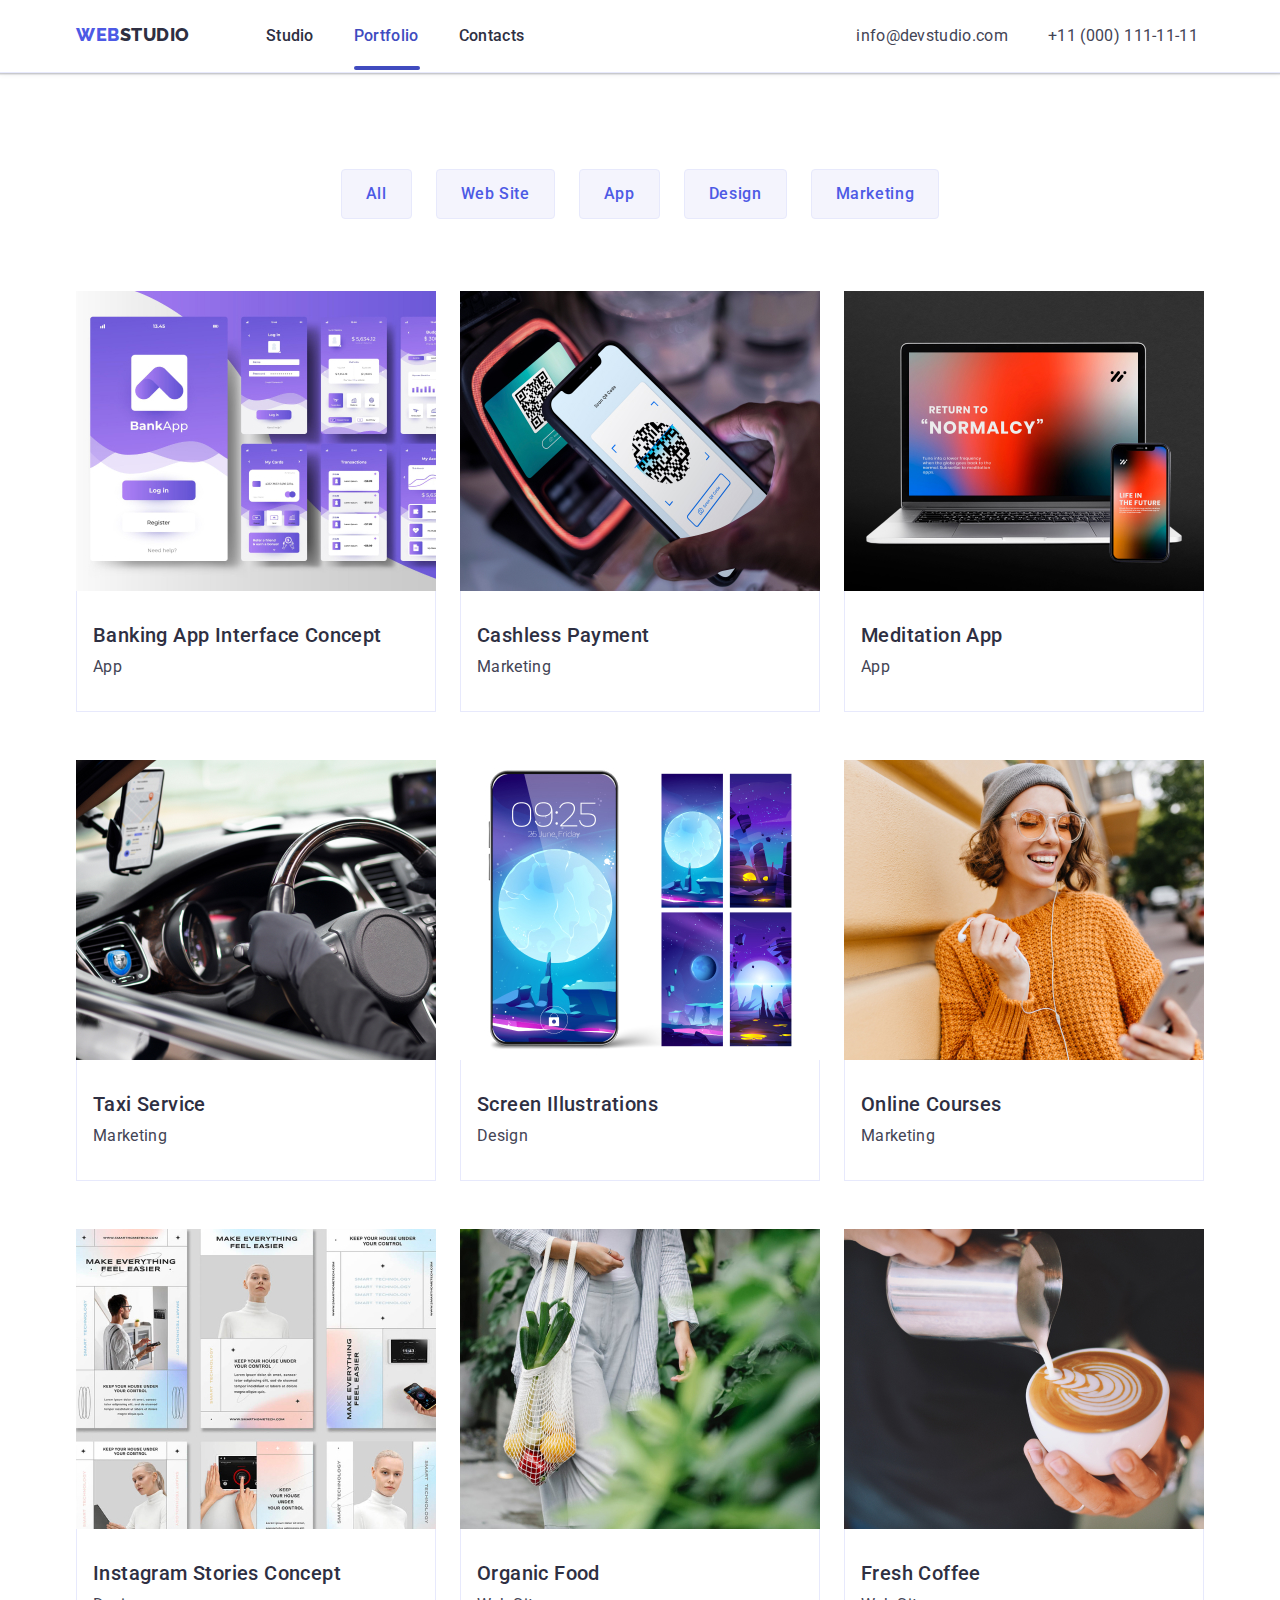
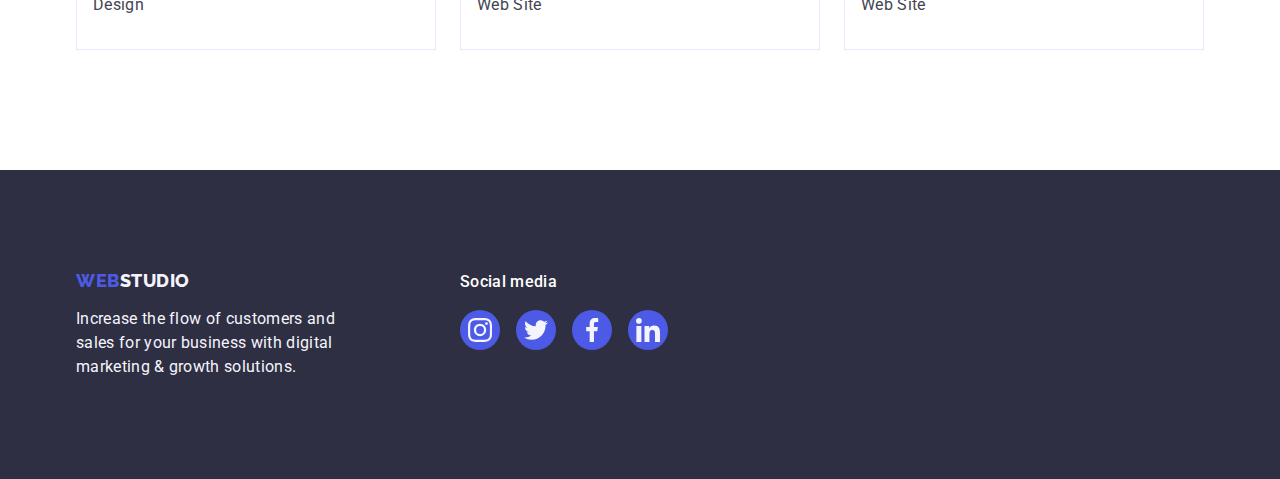
==== portfolio.html @ fb680a6f "Initial commit" ====
<!DOCTYPE html>
<html lang="en">
<head>
    <meta charset="UTF-8">
    <meta http-equiv="X-UA-Compatible" content="IE=edge">
    <meta name="viewport" content="width=device-width, initial-scale=1.0">
    <link rel="stylesheet" href="./css/modern-normalize.min.css">
    <link rel="preconnect" href="https://fonts.googleapis.com">
    <link rel="preconnect" href="https://fonts.gstatic.com" crossorigin>
    <link href="https://fonts.googleapis.com/css2?family=Raleway:wght@800&family=Roboto:wght@400;500;700;900&display=swap" rel="stylesheet">
    <link rel="stylesheet" href="./css/styles.css">
    <title>Document</title>
</head>
<body>
    <header class="header">
        <div class="container-header container">
            <nav class="logo-navigation">
                <a class="logo-link link" href="./index.html">Web<span class="logo-studio">Studio</span></a>
            
                <ul class="navigation list">
                    <li class="navigation-item"><a class="navigation-item-link link" href="./index.html">Studio</a></li>
                    <li class="navigation-item"><a class="navigation-item-link link portfolio-page navigation-item-here" href="./portfolio.html">Portfolio</a></li>
                    <li class="navigation-item"><a class="navigation-item-link link" href="">Contacts</a></li>
                </ul>
            </nav>
            <address class="contacts-box">
                <ul class="contacts list">
                    <li class="contacts-item list">
                        <a class="contacts-item-link link" href="mailto:info@devstudio.com">info@devstudio.com</a>
                    </li>
                    <li class="contacts-item list">
                        <a class="contacts-item-link link" href="tel:+110001111111">+11 (000) 111-11-11</a>
                    </li>
                </ul>
            </address>
        </div>
    </header>
    <main class="portfolio-main">
        <section class="projects">
            <div class="container">
                <h1 class="title-portfolio visually-hidden">Title</h1>
                <ul class="btns-filters list">
                    <li class="btns-filters-item list">
                        <button class="btns-filters-btn" type="button">All</button>
                    </li>
                    <li class="btns-filters-item list">
                        <button class="btns-filters-btn" type="button">Web Site</button>
                    </li>
                    <li class="btns-filters-item list">
                        <button class="btns-filters-btn" type="button">App</button>
                    </li>
                    <li class="btns-filters-item list">
                        <button class="btns-filters-btn" type="button">Design</button>
                    </li>
                    <li class="btns-filters-item list">
                        <button class="btns-filters-btn" type="button">Marketing</button>
                    </li>
                </ul>
                <ul class="projects-list list">
                    <li class="project-card list">
                        <a href="" class="project-card-link link">
                            <div class="wrap-descr">
                                <img class="project-card-img" src="./images/portfolio/portfolio1.jpg" alt="Banking App Interface Concept" width="360" height="300">
                                <div class="overlay">
                                    <p class="card-description">
                                        14 Stylish and User-Friendly App Design Concepts · Task Manager App · Calorie Tracker App · Exotic Fruit Ecommerce App · Cloud Storage App
                                    </p>
                                </div>
                            </div>
                            <div class="wrap-card-project">
                                <h2 class="project-card-title">Banking App Interface Concept</h2>
                                <p class="project-card-content">App</p>
                            </div>
                        </a>
                        
                    </li>
                    <li class="project-card list">
                        <a href="" class="project-card-link link">
                            <div class="wrap-descr">
                                <img class="project-card-img" src="./images/portfolio/portfolio2.jpg" alt="Cashless Payment" width="360" height="300">
                                <div class="overlay">
                                    <p class="card-description">
                                        14 Stylish and User-Friendly App Design Concepts · Task Manager App · Calorie Tracker App · Exotic Fruit Ecommerce App · Cloud Storage App
                                    </p>
                                </div>
                            </div>
                            <div class="wrap-card-project">
                                <h2 class="project-card-title">Cashless Payment</h2>
                                <p class="project-card-content">Marketing</p>
                            </div>
                        </a>
                    </li>
                    <li class="project-card list">
                        <a href="" class=" project-card-link link">
                            <div class="wrap-descr">
                                <img class="project-card-img" src="./images/portfolio/portfolio3.jpg" alt="Meditation App" width="360" height="300">
                                <div class="overlay">
                                    <p class="card-description">
                                        14 Stylish and User-Friendly App Design Concepts · Task Manager App · Calorie Tracker App · Exotic Fruit Ecommerce App · Cloud Storage App
                                    </p>
                                </div>
                            </div>
                            <div class="wrap-card-project">
                                <h2 class="project-card-title">Meditation App</h2>
                                <p class="project-card-content">App</p>
                            </div>
                        </a>
                    </li>
                    <li class="project-card list">
                        <a href="" class="project-card-link link">
                            <div class="wrap-descr">
                                <img class="project-card-img" src="./images/portfolio/portfolio4.jpg" alt="Taxi Service" width="360" height="300">
                                <div class="overlay">
                                    <p class="card-description">
                                        14 Stylish and User-Friendly App Design Concepts · Task Manager App · Calorie Tracker App · Exotic Fruit Ecommerce App · Cloud Storage App
                                    </p>
                                </div>
                            </div>
                            <div class="wrap-card-project">
                                <h2 class="project-card-title">Taxi Service</h2>
                                <p class="project-card-content">Marketing</p>
                            </div>
                        </a>
                    </li>
                    <li class="project-card list">
                        <a href="" class="project-card-link link">
                            <div class="wrap-descr">
                                <img class="project-card-img" src="./images/portfolio/portfolio5.jpg" alt="Screen Illustrations" width="360" height="300">
                                <div class="overlay">
                                    <p class="card-description">
                                        14 Stylish and User-Friendly App Design Concepts · Task Manager App · Calorie Tracker App · Exotic Fruit Ecommerce App · Cloud Storage App
                                    </p>
                                </div>
                            </div>
                            <div class="wrap-card-project">
                                <h2 class="project-card-title">Screen Illustrations</h2>
                                <p class="project-card-content">Design</p>
                            </div>
                        </a>
                    </li>
                    <li class="project-card list">
                        <a href="" class="project-card-link link">
                            <div class="wrap-descr">
                                <img class="project-card-img" src="./images/portfolio/portfolio6.jpg" alt="Online Courses" width="360" height="300">
                                <div class="overlay">
                                    <p class="card-description">
                                        14 Stylish and User-Friendly App Design Concepts · Task Manager App · Calorie Tracker App · Exotic Fruit Ecommerce App · Cloud Storage App
                                    </p>
                                </div>
                            </div>
                            <div class="wrap-card-project">
                                <h2 class="project-card-title">Online Courses</h2>
                                <p class="project-card-content">Marketing</p>
                            </div>
                        </a>
                    </li>
                    <li class="project-card list">
                        <a href="" class="project-card-link link">
                            <div class="wrap-descr">
                                <img class="project-card-img" src="./images/portfolio/portfolio7.jpg" alt="Instagram Stories Concept" width="360" height="300">
                                <div class="overlay">
                                    <p class="card-description">
                                        14 Stylish and User-Friendly App Design Concepts · Task Manager App · Calorie Tracker App · Exotic Fruit Ecommerce App · Cloud Storage App
                                    </p>
                                </div>
                            </div>
                            <div class="wrap-card-project">
                                <h2 class="project-card-title">Instagram Stories Concept</h2>
                                <p class="project-card-content">Design</p>
                            </div>
                        </a>
                    </li>
                    <li class="project-card list">
                        <a href="" class="project-card-link link">
                            <div class="wrap-descr">
                                <img class="project-card-img" src="./images/portfolio/portfolio8.jpg" alt="Organic Food" width="360" height="300">
                                <div class="overlay">
                                    <p class="card-description">
                                        14 Stylish and User-Friendly App Design Concepts · Task Manager App · Calorie Tracker App · Exotic Fruit Ecommerce App · Cloud Storage App
                                    </p>
                                </div>
                            </div>
                            <div class="wrap-card-project">
                                <h2 class="project-card-title">Organic Food</h2>
                                <p class="project-card-content">Web Site</p>
                            </div>
                        </a>
                    </li>
                    <li class="project-card list">
                        <a href="" class="project-card-link link">
                            <div class="wrap-descr">
                                <img class="project-card-img" src="./images/portfolio/portfolio9.jpg" alt="Fresh Coffee" width="360" height="300">
                                <div class="overlay">
                                    <p class="card-description">
                                        14 Stylish and User-Friendly App Design Concepts · Task Manager App · Calorie Tracker App · Exotic Fruit Ecommerce App · Cloud Storage App
                                    </p>
                                </div>
                            </div>
                            <div class="wrap-card-project">
                                <h2 class="project-card-title">Fresh Coffee</h2>
                                <p class="project-card-content">Web Site</p>
                            </div>
                        </a>
                    </li>
                </ul>
            </div>
        </section>
    </main>
    <footer class="footer">
        <div class="container footer-wrap-content">
            <div class="footer-part-one">
                <a class="logo-link-footer link" href="./index.html">Web<span class="logo-studio-footer">Studio</span></a>
                <p class="footer-content">Increase the flow of customers and sales for your business with digital marketing & growth solutions.</p>
            </div>
            <div class="footer-part-two">
                <p class="footer-title-links">Social media</p>
                <ul class="wrap-footer-icons list">
                    <li class="box-footer-icons">
                        <a href="" class="link-footer-icon">
                            <svg class="team-icon" width="24" height="24">
                                <use href="./images/icons.svg#icon-instagram1"></use>
                            </svg>
                        </a>
                    </li>
                    <li class="box-footer-icons">
                        <a href="" class="link-footer-icon">
                            <svg class="team-icon" width="24" height="24">
                                <use href="./images/icons.svg#icon-twitter1"></use>
                            </svg>
                        </a>
                    </li>
                    <li class="box-footer-icons">
                        <a href="" class="link-footer-icon">
                            <svg class="team-icon" width="24" height="24">
                                <use href="./images/icons.svg#icon-facebook1"></use>
                            </svg>
                        </a>
                    </li>
                    <li class="box-footer-icons">
                        <a href="" class="link-footer-icon">
                            <svg class="team-icon" width="24" height="24">
                                <use href="./images/icons.svg#icon-linkedin1"></use>
                            </svg>
                        </a>
                    </li>
                </ul>
            </div>
        </div>
    </footer>
</body>
</html>
---- css/styles.css ----
:root {
    --title-color: #2E2F42;
    --content-color: #434455;
    --logo-color: #4d5ae5;
    --hover-list-color: #404bbf;
    --btn-border: #e7e9fc;
    --icons-client: #8e8f99;
    --icons-client-hover: #404BBF;
    --icons-social-net: #f4f4fd;
    --hover-footer-bg-links: #31D0AA;
    --hover-team-bg-links: #404BBF;
    --description-card-color: #F4F4FD;
    --description-card-bg: #4D5AE5;
    --modal-window: #FCFCFC;
    --modal-btn-close-bg: #E7E9FC;
    --modal-btn-close-bg-hover: #404BBF;
    --modal-close: #2E2F42;
    --modal-close-hover: #FFFFFF;
}

body{
    min-height: 100vh;
    display: flex;
    flex-direction: column;
    font-family: "Roboto", sans-serif;
    color: var(--content-color);
    background-color: #FFFFFF;
}
main {
    flex-grow: 1;
}
p {
    margin: 0;
}
ul {
    margin: 0;
    padding: 0;
}
h1, h2, h3, h4, h5, h6{
    margin: 0;
}
img {
    display: block;
}

.container {
    /* display: flex; */
    width: 1158px;
    margin: 0 auto;
    padding: 0 15px;
    /* justify-content: center; */
}
.link{
    text-decoration: none;
}
.list{
    list-style: none;
}

/* MAIN PAGE */
/* header */
.header {
    border-bottom: 1px solid var(--btn-border);
    padding: 24px 0;
    align-items: center;
    box-shadow: 0px 2px 1px rgba(46, 47, 66, 0.08), 0px 1px 1px rgba(46, 47, 66, 0.16), 0px 1px 6px rgba(46, 47, 66, 0.08);
}

.studio-page::after {
    position: absolute;
    left: 0;
    bottom: -1px; 

    content: "";
    width: 48px;
    height: 4px;
    background-color: var(--hover-list-color);
    margin-top: 20px;
    border-radius: 2px; 
}
.container-header{
    display: flex;
}
.logo-navigation {
    display: flex;
  
}
.logo-link {
    font-family: 'Raleway', sans-serif;
    font-weight: 800;
    font-size: 18px;
    text-transform: uppercase;
    color: var(--logo-color); 
    line-height: 1.17;
    letter-spacing: 0.03em;
    margin-right: 76px
}
.logo-studio{
    font-family: 'Raleway', sans-serif;
    font-weight: 800;
    font-size: 18px;
    text-transform: uppercase;
    color: var(--title-color);
    line-height: 1.17;
    letter-spacing: 0.03em;
}
.navigation {
    display: flex;
    gap: 40px;
    margin-right: 332px;
}

.navigation-item-link {
    font-weight: 500;
    font-size: 16px;
    line-height: 1.5;
    letter-spacing: 0.02em;
    color: var(--title-color);
    position: relative; 
    transition-property: color;
    transition-duration: 250ms;
    transition-timing-function: cubic-bezier(0.4, 0, 0.2, 1);
    padding: 24px 0;
}
.navigation-item-link:hover,
.navigation-item-link:focus {
    color: var(--hover-list-color);
}
.navigation-item-here {
    color: var(--hover-list-color);
}
.contacts-box {
    font-style: normal;
}
.contacts {
    display: flex;
    gap: 40px;
    /* padding: 24px 0; */
}
.contacts-item-link {
    font-size: 16px;
    letter-spacing: 0.02em;
    line-height: 1.5;
    color: var(--content-color);
    transition-property: color;
    transition-duration: 250ms;
    transition-timing-function: cubic-bezier(0.4, 0, 0.2, 1);
}
.contacts-item-link:hover,
.contacts-item-link:focus {
    color: var(--hover-list-color);
}
/* section hero */
.hero{
    background: var(--title-color);
    padding: 188px 0;
    background-image: linear-gradient(rgba(46, 47, 66, 0.7), rgba(46, 47, 66, 0.7)), url("../images/background.jpg");
    max-width: 1440px; 
    background-repeat: no-repeat;
    background-position: center;
    background-size: cover;
}
.title {
    font-weight: 700;
    font-size: 56px;
    line-height: 1.07;
    letter-spacing: 0.02em;
    color: #FFFFFF;
    margin: 0 auto 48px auto;
    max-width: 496px;
}
.btn-order {
    background-color: var(--logo-color);
    color: #FFFFFF;
    font-weight: 500;
    font-size: 16px;
    letter-spacing: 0.04em;
    font-family: "Roboto", sans-serif;
    line-height: 1.5;
    display: block;
    min-width: 169px;
    height: 56px;
    border: none; 
    border-radius: 4px;
    margin: 0 auto;
    cursor: pointer;
    transition-property: background-color;
    transition-duration: 250ms;
    transition-timing-function: cubic-bezier(0.4, 0, 0.2, 1);
}
.btn-order:hover,
.btn-order:focus {
    background-color: var(--hover-list-color);
}
/* section advantages */
.advantages {
    padding: 120px 0;
}
.advantages-items{
    display: flex;
    gap: 24px;
}
.advantages-card {
    width: calc((100% - 72px) / 4);
}
.box-advantages {
    display: flex;
    align-items: center; 
    justify-content: center;
    border-radius: 4px; 
    background-color: #F4F4FD;
    width: 264px;
    height: 112px;
    margin-bottom: 8px;
}

.advantages-card-title {
    font-weight: 500;
    font-size: 20px;
    letter-spacing: 0.02em;
    color: var(--title-color);
    text-align: start;
    line-height: 1.2;
    margin-bottom: 8px; 
}

.visually-hidden {
    position: absolute;
    width: 1px;
    height: 1px;
    margin: -1px;
    border: 0;
    padding: 0;
    
    white-space: nowrap;
    clip-path: inset(100%);
    clip: rect(0 0 0 0);
    overflow: hidden;
}

.advantages-card-content {
    font-size: 16px;
    line-height: 1.5;
    letter-spacing: 0.02em;
}
/* section ability */
.ability{
    padding-bottom: 120px; 
}
.chapter-title {
    font-weight: 700;
    font-size: 36px;
    letter-spacing: 0.02em;
    text-transform: capitalize;
    color: var(--title-color);
    text-align: center;
    line-height: 1.11;
    margin-bottom: 72px; 
}

.ability-items {
    display: flex;
    gap: 24px;
    
}
.ability-card {
    width: calc((100% - 48px) / 3); 
    justify-content: center;
}
/* section team */
.team {
    background: #F4F4FD;
    padding: 120px 0;
}
.team-item{
    background: #FFFFFF;
}
.chapter-title {
    font-weight: 700;
    font-size: 36px;
    letter-spacing: 0.02em;
    text-transform: capitalize;
    color: var(--title-color);
    text-align: center;
    line-height: 1.11;
    margin-bottom: 72px; 
}
.team-cards {
    display: flex;
    gap: 24px; 
}

.team-item {
    width: calc((100% - 72px) / 4); 
    border-radius: 0px 0px 4px 4px; 
    box-shadow: 0px 2px 1px 0px rgba(46, 47, 66, 0.08), 0px 1px 1px 0px rgba(46, 47, 66, 0.16), 0px 1px 6px 0px rgba(46, 47, 66, 0.08);
}

.wrap-card {
    padding: 32px 0;
}
.team-name {
    font-weight: 500;
    font-size: 20px;
    letter-spacing: 0.02em;
    color: var(--title-color);
    text-align: center;
    line-height: 1.2;
    margin-bottom: 8px;
}
.team-job {
    font-size: 16px;
    letter-spacing: 0.02em;
    text-align: center;
    line-height: 1.5;
    margin-bottom: 8px;
}
.wrap-team-icons {
    display: flex;
    justify-content: center;
    gap: 24px;
    
}
.team-icon {
    fill: #F4F4FD;
}
.box-team-icons {
    width: 40px;
    height: 40px;
}

.link-team-icon {
    width: 100%;
    height: 100%;
    background-color: #4d5ae5;
    border-radius: 50%;
    display: flex;
    justify-content: center;
    align-items: center;
    transition: background-color 250ms cubic-bezier(0.4, 0, 0.2, 1); 
}
.link-team-icon:hover,
.link-team-icon:focus {
    background-color: var(--hover-team-bg-links);
}
/* section customers */
.customers {
    padding: 120px 0;
}
.title-costomers {
    text-align: center;
    font-size: 36px;
    line-height: 1.11;
    color: #2e2f42;
    margin-bottom: 72px;
}
.wrap-customers {
    display: flex;
    justify-content: center;
    gap: 24px;
}
.box-clients-icons {
    width: calc((100% - 120px) / 6);
    height: 88px;
}

.link-clients-icons {
    width: 100%;
    height: 100%;
    border: 1px solid #8e8f99;
    border-radius: 4px;
    display: flex;
    align-items: center;
    justify-content: center;
    color: var(--icons-client);
    transition: border-color 250ms cubic-bezier(0.4, 0, 0.2, 1), color 250ms cubic-bezier(0.4, 0, 0.2, 1);
}
.clients-icon {
    fill: currentColor;
}
.link-clients-icons:hover,
.link-clients-icons:focus {
    border-color: var(--hover-list-color);
    color: var(--hover-list-color);
}
.link-clients-icons:hover .clients-icon, 
.link-clients-icons:focus .clients-icon {
    fill: var(--hover-list-color);
}
/* section footer */
.footer {
    padding: 100px 0;
    background: var(--title-color);
}
.footer-wrap-content {
    display: flex;
    align-items: baseline;
}
.footer-part-one {
    margin-right: 120px;
}
.footer-title-links{
    font-weight: 500;
    font-size: 16px;
    margin-bottom: 16px;
    line-height: 1.5;
    letter-spacing: 0.02em;
    color: #ffffff;
}
.logo-link-footer {
    font-family: "Raleway", sans-serif;
    font-weight: 800;
    font-size: 18px;
    line-height: 1.17;
    letter-spacing: 0.03em;
    text-transform: uppercase;
    color: var(--logo-color);
    display: inline-block;
    margin-bottom: 16px;
}
.logo-studio-footer{
    color: #F4F4FD;
    font-weight: 800;
    font-size: 18px;
    letter-spacing: 0.03em;
    text-transform: uppercase;
}
.footer-content {
    max-width: 264px;
    font-size: 16px;
    line-height: 1.5;
    letter-spacing: 0.02em;
    color: #F4F4FD;
}
.footer-title-links {
    color: #FFF;
    font-size: 16px;
    font-weight: 500;
    line-height: 24px;
    letter-spacing: 0.32px;
}
.wrap-footer-icons {
    display: flex;
    gap: 16px;
}
.box-footer-icons {
    width: 40px;
    height: 40px;
}
.link-footer-icon {
    width: 100%;
    height: 100%;
    background-color: var(--logo-color);
    border-radius: 50%;
    display: flex;
    align-items: center;
    justify-content: center;
    transition: background-color 250ms cubic-bezier(0.4, 0, 0.2, 1); 
}
.link-footer-icon:hover,
.link-footer-icon:focus {
    background-color: var(--hover-footer-bg-links);
}
/* modal window */
.backdrop {
    width: 100%;
    height: 100%;
    background: rgba(46, 47, 66, 0.40);
    flex-shrink: 0;
    position: fixed;
    transition: opacity 250ms cubic-bezier(0.4, 0, 0.2, 1), visibility 250ms cubic-bezier(0.4, 0, 0.2, 1); 
}
.modal {
    width: 408px;
    min-height: 584px;
    flex-shrink: 0;
    border-radius: 4px;
    background: var(--modal-window);
    box-shadow: 0px 2px 1px 0px rgba(0, 0, 0, 0.20), 0px 1px 3px 0px rgba(0, 0, 0, 0.12), 0px 1px 1px 0px rgba(0, 0, 0, 0.14);
    position: absolute;
    top: 50%;
    left: 50%;
    transform: translate(-50%, -50%);
    opacity: 1;
    transition: transform 250ms cubic-bezier(0.4, 0, 0.2, 1); 
}
.wrap-clos-icon-modal {
    display: block;
    width: 24px;
    height: 24px;
    border-radius: 50%;
    border: 1px solid rgba(0, 0, 0, 0.10);
    background: var(--btn-border);
    position: absolute;
    top: 24px;
    right: 24px;
    transition-property: background-color;
    transition-duration: 250ms;
    transition-timing-function: cubic-bezier(0.4, 0, 0.2, 1);
    cursor: pointer;
    display: flex;
    align-items: center;
    justify-content: center;
    padding: 0;
    transition: background-color 250ms cubic-bezier(0.4, 0, 0.2, 1), border 250ms cubic-bezier(0.4, 0, 0.2, 1);
}
.wrap-clos-icon-modal:hover,
.wrap-clos-icon-modal:focus {
    background-color: var(--modal-btn-close-bg-hover);
    fill: var(--modal-close-hover);
    border: none; 
}
.close-modal {
    position: absolute;
    top: 50%;
    left: 50%;
    transform: translate(-50%, -50%);
    fill: var(--modal-close);
    transition-property: fill;
    transition-duration: 250ms;
    transition-timing-function: cubic-bezier(0.4, 0, 0.2, 1);
    cursor: pointer;
}
.wrap-clos-icon-modal:hover .close-modal,
.wrap-clos-icon-modal:focus .close-modal {
    fill: var(--modal-close-hover);
}
.is-hidden {
    visibility: hidden;
    opacity: 0;
    transition: opacity 150ms ease-in-out 1000ms;
    pointer-events: none; 
    transition: opacity 250ms cubic-bezier(0.4, 0, 0.2, 1), visibility 250ms cubic-bezier(0.4, 0, 0.2, 1); 
}

/* PORTFOLIO */
.portfolio-page::after {
    position: absolute;
    left: 0;
    bottom: -1px; 

    content: "";
    width: 66px;
    height: 4px;
    background-color: var(--hover-list-color);
    margin-top: 20px;
    border-radius: 2px; 
}

.projects {
    padding-top: 96px; 
    padding-bottom: 120px; 
}
/* btn navigation */
.btns-filters {
    display: flex; 
    justify-content: center;
    gap: 24px;
    margin-bottom: 72px;
}
.btns-filters-btn{
    font-family: "Roboto", sans-serif;
    background-color: #F4F4FD;
    border: 1px solid var(--btn-border);
    font-weight: 500;
    font-size: 16px;
    line-height: 1.5;
    letter-spacing: 0.04em;
    color: var(--logo-color);
    cursor: pointer;
    padding: 12px 24px;
    border-radius: 4px; 
    transition-property: background-color, color, border, box-shadow;
    transition-duration: 250ms;
    transition-timing-function: cubic-bezier(0.4, 0, 0.2, 1);
}
.btns-filters-btn:hover,
.btns-filters-btn:focus {
    background: var(--hover-list-color);
    color: #FFFFFF;
    border: 1px solid transparent;
    box-shadow: 0px 2px 2px 0px rgba(0, 0, 0, 0.12), 0px 2px 1px 0px rgba(0, 0, 0, 0.08), 0px 3px 1px 0px rgba(0, 0, 0, 0.10);
}
/* section projects */
.projects-list{
    display: flex;
    flex-wrap: wrap;
    column-gap: 24px;
    row-gap: 48px; 
}
.project-card {
    width: calc((100% - 48px) / 3); 
    transition-property: box-shadow;
    transition-duration: 250ms;
    transition-timing-function: cubic-bezier(0.4, 0, 0.2, 1);
}
.wrap-descr {
    position: relative;
    overflow: hidden;
}
.overlay {
    position: absolute;
    top: 0;
    left: 0;
    width: 100%;
    height: 100%;
    background-color: var(--description-card-bg);
    transform: translateY(100%);
    transition-duration: 250ms;
    transition-timing-function: cubic-bezier(0.4, 0, 0.2, 1);
    z-index: 1;
  }
.project-card:hover {
    box-shadow: 0px 2px 1px 0px rgba(46, 47, 66, 0.08), 0px 1px 1px 0px rgba(46, 47, 66, 0.16), 0px 1px 6px 0px rgba(46, 47, 66, 0.08);
}
.project-card:hover .overlay {
    transform: translatex(0);
}
.wrap-card-project {
    padding: 32px 16px;
    border: 1px solid var(--btn-border);
    border-top: none; 
}
.project-card-title {
    font-weight: 500;
    font-size: 20px;
    letter-spacing: 0.02em;
    color: var(--title-color);
    line-height: 1.2;
    margin-bottom: 8px;
}
.project-card-content {
    font-size: 16px;
    letter-spacing: 0.02em;
    color: var(--content-color);
    line-height: 1.5;
}
.card-description {
    color: var(--description-card-color);
    font-size: 16px;
    line-height: 24px;
    letter-spacing: 0.32px;
    padding: 40px 32px 0;
}
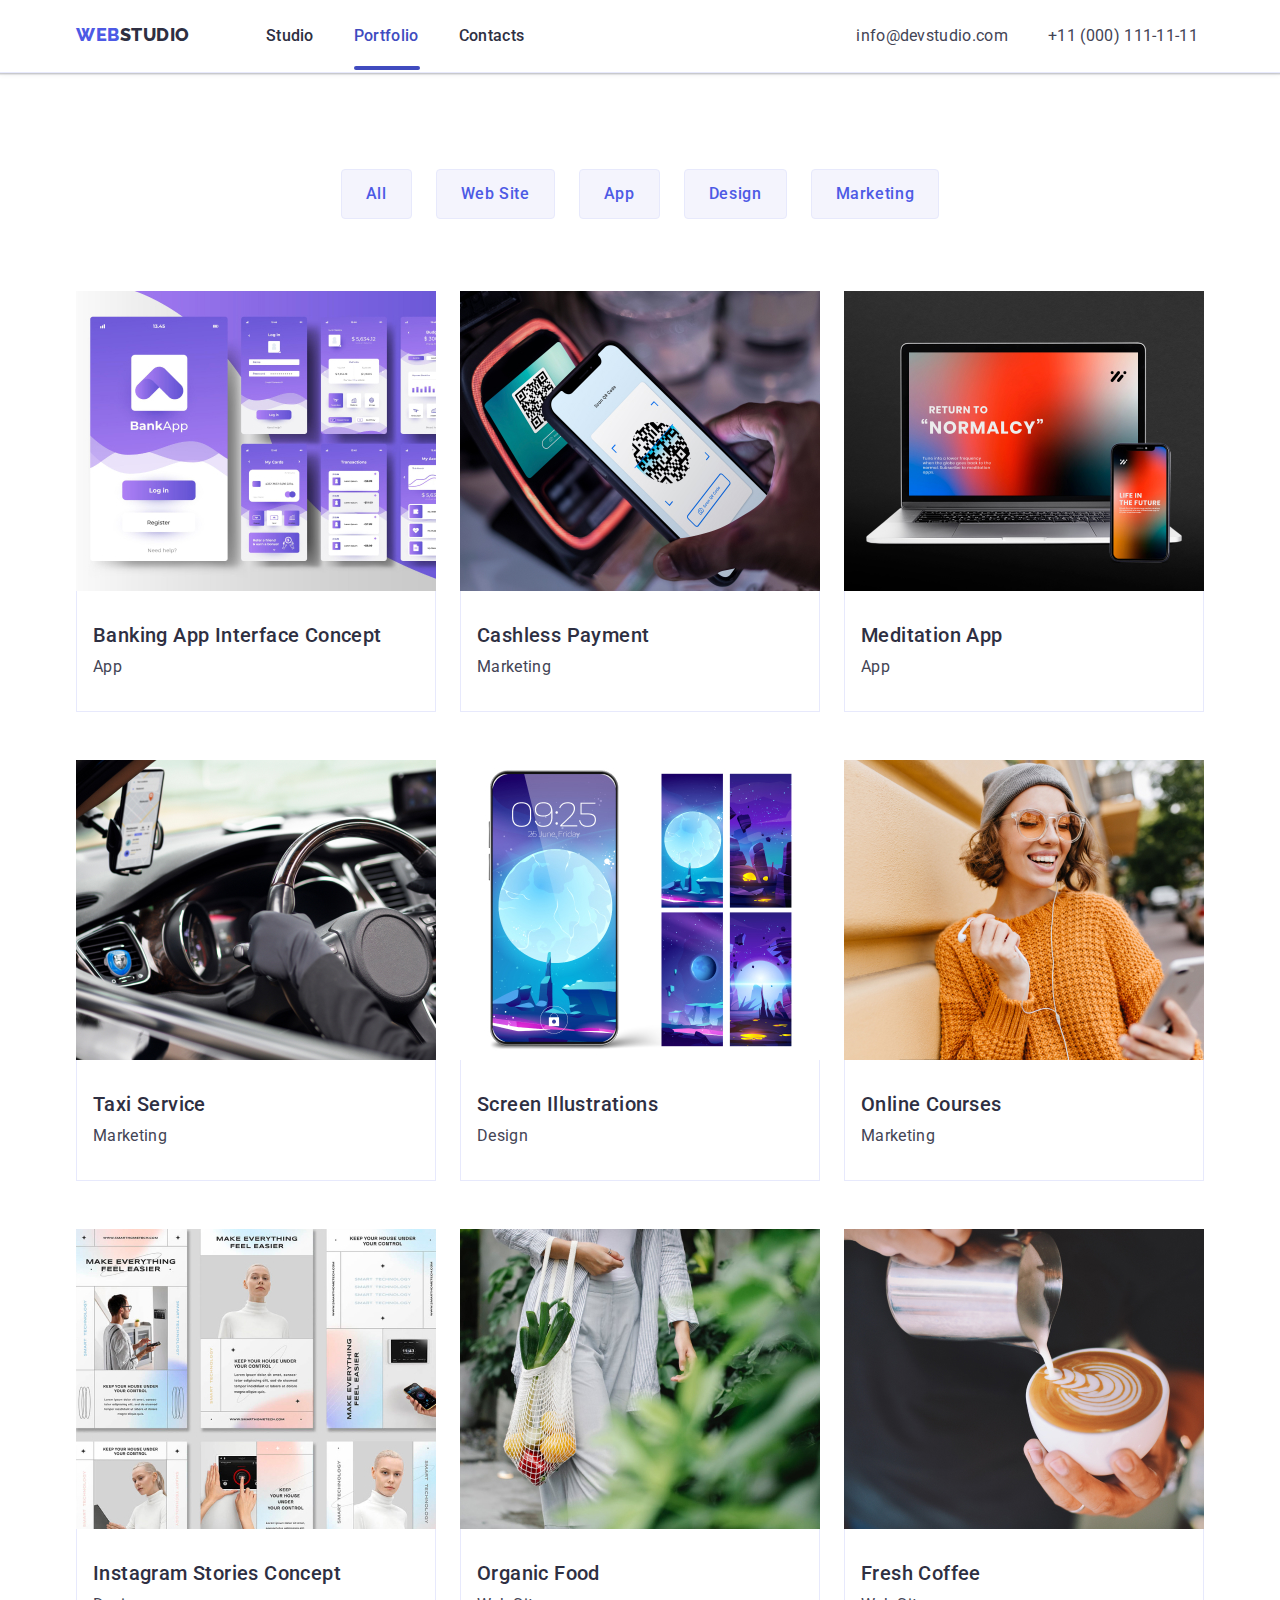
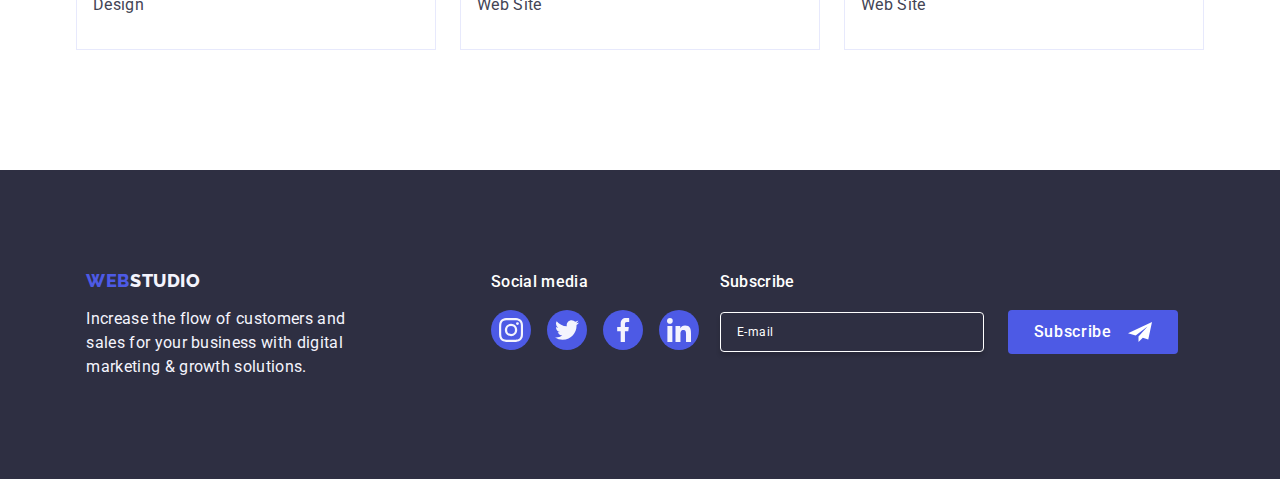
==== commit fd7b3ab3: "add forms+styles" ====
--- a/portfolio.html
+++ b/portfolio.html
@@ -245,6 +245,25 @@
                     </li>
                 </ul>
             </div>
+            <div class="footer-part-three">
+                <p class="footer-form-title">Subscribe</p>
+                <form class="footer-form" name="footer-form" autocomplete="off">
+                      <label class="footer-form-label">
+                          <input
+                            class="footer-form-input"
+                            type="email"
+                            name="email"
+                            placeholder="E-mail"
+                          />
+                      </label>
+                
+                    <button class="footer-form-button" type="submit">Subscribe <svg class="footer-form-icon" width="24" height="24">
+                        <use href="./images/icons.svg#icon-send"></use>
+                    </svg></button>
+                    
+                </form>
+            </div>
+
         </div>
     </footer>
 </body>
--- a/css/styles.css
+++ b/css/styles.css
@@ -16,6 +16,11 @@
     --modal-btn-close-bg-hover: #404BBF;
     --modal-close: #2E2F42;
     --modal-close-hover: #FFFFFF;
+    --modal-label: #8E8F99;
+    --modal-input-hover: #4D5AE5;
+    --modal-input-text: #2E2F42;
+    --modal-input-icon: #2E2F42;
+    --modal-input-icon-hover: #4D5AE5;
 }
 
 body{
@@ -395,6 +400,7 @@
 .footer-wrap-content {
     display: flex;
     align-items: baseline;
+    justify-content: space-around;
 }
 .footer-part-one {
     margin-right: 120px;
@@ -461,7 +467,89 @@
 .link-footer-icon:focus {
     background-color: var(--hover-footer-bg-links);
 }
+.footer-part-three{
+    display: flex;
+    flex-direction: column;
+}
+
+.footer-form-title {
+    color: #FFF;
+    font-size: 16px;
+    font-family: Roboto;
+    font-style: normal;
+    font-weight: 500;
+    line-height: 24px;
+    letter-spacing: 0.32px;
+    margin-bottom: 16px;
+}
+.footer-form {
+    display: flex;
+    flex-direction: row;
+    align-items: center;
+    gap: 24px;
+}
+
+.footer-form-input {
+    width: 264px;
+    height: 40px;
+    flex-shrink: 0;
+    border-radius: 4px;
+    border: 1px solid #FFF;
+    box-shadow: 0px 4px 4px 0px rgba(0, 0, 0, 0.15);
+    background-color: transparent;
+    outline: transparent;
+    color:#FFF;
+    font-size: 12px;
+    font-family: Roboto;
+    font-style: normal;
+    font-weight: 400;
+    line-height: 24px;
+    letter-spacing: 0.48px;
+    transition: border-color 250ms cubic-bezier(0.4, 0, 0.2, 1);
+    padding: 8px 16px;
+}
+.footer-form-input::placeholder {
+    color:#FFF;
+    font-size: 12px;
+    font-family: Roboto;
+    font-style: normal;
+    font-weight: 400;
+    line-height: 24px;
+    letter-spacing: 0.48px;
+}
+.footer-form-input:focus {
+    border-color: var(--modal-input-hover);
+}
+.footer-form-button {
+    padding: 8px 24px;
+    display: inline-flex;
+    justify-content: center;
+    align-items: center;
+    gap: 16px;
+    border-radius: 4px;
+    background: #4D5AE5;
+    color: #FFF;
+    text-align: center;
+    font-size: 16px;
+    font-family: Roboto;
+    font-style: normal;
+    font-weight: 500;
+    line-height: 24px;
+    letter-spacing: 0.64px;
+    margin-right: 16px;
+    border-color: transparent;
+    transition: background-color 250ms cubic-bezier(0.4, 0, 0.2, 1);
+}
+.footer-form-button:hover,
+.footer-form-button:focus {
+    background-color: var(--hover-list-color);
+}
+.footer-form-icon {
+    fill: #fff;
+}
+
 /* modal window */
+
 .backdrop {
     width: 100%;
     height: 100%;
@@ -483,6 +571,7 @@
     transform: translate(-50%, -50%);
     opacity: 1;
     transition: transform 250ms cubic-bezier(0.4, 0, 0.2, 1); 
+    padding: 24px;
 }
 .wrap-clos-icon-modal {
     display: block;
@@ -532,6 +621,152 @@
     pointer-events: none; 
     transition: opacity 250ms cubic-bezier(0.4, 0, 0.2, 1), visibility 250ms cubic-bezier(0.4, 0, 0.2, 1); 
 }
+.modal-title {
+    display: block;
+    margin: 48px auto 16px auto;
+    color: var(--title-color);
+    text-align: center;
+    font-size: 16px;
+    font-family: Roboto;
+    font-style: normal;
+    font-weight: 500;
+    line-height: 24px;
+    letter-spacing: 0.32px;
+}
+.modal-form-field {
+    position: relative;
+    display: block;
+    margin-bottom: 8px;
+}
+
+.modal-form-label {
+    display: block;
+    margin-bottom: 4px;
+    color: var(--modal-label);
+    font-size: 12px;
+    font-family: Roboto;
+    font-style: normal;
+    font-weight: 400;
+    line-height: 14px;
+    letter-spacing: 0.48px;
+}
+
+.modal-form-input {
+    width: 100%;
+    height: 40px;
+    flex-shrink: 0;
+    border-radius: 4px;
+    border: 1px solid rgba(46, 47, 66, 0.40);
+    padding: 11px 38px;
+    outline: transparent;
+    font-size: 18px;
+    transition: border-color 250ms cubic-bezier(0.4, 0, 0.2, 1);
+    color: var(--modal-input-text);
+}
+
+.modal-form-input:focus {
+    border-color: var(--modal-input-hover);
+}
+
+.modal-icon {
+    position: absolute;
+    left: 16px;
+    bottom: 11px;
+    fill: var(--modal-input-icon);
+    transition: fill 250ms cubic-bezier(0.4, 0, 0.2, 1);
+}
+.modal-form-input:focus + .modal-icon {
+    fill: var(--modal-input-icon-hover);
+}
+.modal-form-textarea {
+    width: 100%;
+    resize: none;
+    outline: transparent;
+    border-radius: 4px;
+    border: 1px solid rgba(46, 47, 66, 0.40);
+    transition: border-color 250ms cubic-bezier(0.4, 0, 0.2, 1);
+    padding: 8px 16px;
+}
+.modal-form-textarea::placeholder {
+    color: rgba(46, 47, 66, 0.40);
+    font-size: 12px;
+    font-family: Roboto;
+    font-style: normal;
+    font-weight: 400;
+    line-height: 14px;
+    letter-spacing: 0.48px;
+}
+.modal-form-textarea:focus {
+    border-color: var(--modal-input-hover);
+}
+.modal-agre-label {
+    display: flex;
+    flex-direction: row;
+    gap: 8px;
+    align-items: center;
+    justify-content: center;
+    margin: 16px auto 24px auto;
+}
+.modal-icon-agre-box {
+    display: flex;
+    justify-content: center;
+    align-items: center;
+    width: 16px;
+    height: 16px;
+    flex-shrink: 0;
+    border-radius: 2px;
+    border: 1px solid rgba(46, 47, 66, 0.40);
+    transition: background-color 150ms ease-in-out 300ms;
+}
+.modal-agre-check:checked + .modal-icon-agre-box {
+    background-color: #404BBF;
+    border: #404BBF;
+}
+.modal-icon-agre {
+    opacity: 0;
+    transition: opacity 150ms ease-in-out 300ms;
+}
+.modal-agre-check:checked + .modal-icon-agre-box > .modal-icon-agre {
+    opacity: 1;
+}
+.modal-form-text-agre {
+    color: #8E8F99;
+    font-size: 12px;
+    font-family: Roboto;
+    font-style: normal;
+    font-weight: 400;
+    line-height: 14px;
+    letter-spacing: 0.48px;
+}
+.modal-link-agre {
+    color: #4D5AE5;
+    text-decoration: underline;
+}
+.form-button {
+    background-color: var(--logo-color);
+    color: #FFFFFF;
+    font-weight: 500;
+    font-size: 16px;
+    letter-spacing: 0.04em;
+    font-family: "Roboto", sans-serif;
+    line-height: 1.5;
+    display: block;
+    min-width: 169px;
+    height: 56px;
+    border: none; 
+    border-radius: 4px;
+    margin: 0 auto;
+    cursor: pointer;
+    transition-property: background-color;
+    transition-duration: 250ms;
+    transition-timing-function: cubic-bezier(0.4, 0, 0.2, 1);
+}
+
+.form-button:hover,
+.form-button:focus {
+    background-color: var(--hover-list-color);
+}
+
 
 /* PORTFOLIO */
 .portfolio-page::after {
